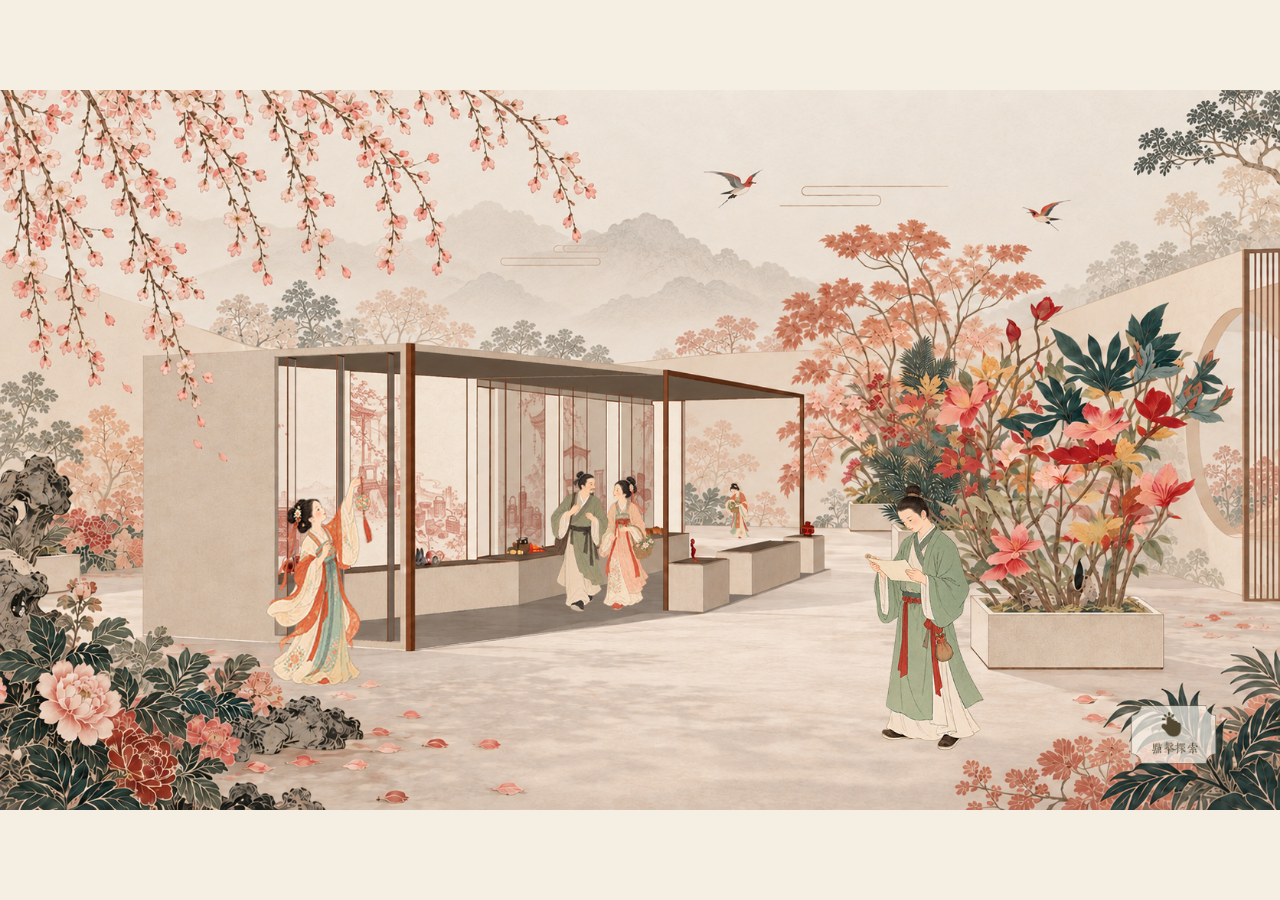
==== page2.html @ 4a3300d7 "feat(pages): 发布十里红妆互动展 - 上传三页展陈及其样式、交互脚本和图片资源，作为 GitHub Pages 的发布内容。" ====
<!doctype html>
<html lang="zh-CN">
<head>
  <meta charset="utf-8">
  <meta name="viewport" content="width=device-width, initial-scale=1">
  <title>十里红妆 · 百物成列</title>
  <link rel="icon" href="assets/images/scroll.png" type="image/png">
  <link rel="stylesheet" href="css/style.css">
  <link rel="preload" as="image" href="assets/images/page-2/catalog-gallery.jpeg" fetchpriority="low">
  <script type="module" src="js/page2.js?v=page-assets"></script>
</head>
<body>
  <main class="exhibit catalog" data-mode="cover" aria-label="十里红妆">
    <section class="catalog__scene" aria-labelledby="catalog-title">
      <img class="catalog__background" src="assets/images/page-2/catalog-cover.jpeg" width="1672" height="941"
           alt="参观者沿着庭院步入红妆展厅，廊间陈列着成列的器物。" draggable="false" fetchpriority="high">
      <button class="plaque scene__entry" type="button" id="enter-catalog">
        <img src="assets/images/ppt-explore.png" alt="点击探索">
      </button>

      <header class="scene__heading exploration-only">
        <h1 id="catalog-title" tabindex="-1">
          <img src="assets/images/page-2/ppt-catalog-heading.png" width="764" height="101"
               alt="百物成列，聚物 · 分类 · 识珍 · 解意">
        </h1>
      </header>

      <ul class="catalog__categories exploration-only" role="list">
        <li style="--category-x: 20.76%; --category-y: 31.68%">
          <div class="catalog-card">
            <h2 class="catalog-card__name">收纳之具</h2>
            <p class="catalog-card__items">红板箱、红衣柜、杠箱、百宝箱、小红箱、竹箱</p>
          </div>
        </li>
        <li style="--category-x: 30.93%; --category-y: 50.70%">
          <button class="catalog-card" type="button" id="open-dressing-tools"
                  aria-haspopup="dialog" aria-controls="catalog-atlas"
                  aria-labelledby="dressing-tools-title" aria-describedby="dressing-tools-items">
            <span class="catalog-card__name" id="dressing-tools-title">梳妆之具</span>
            <span class="catalog-card__items" id="dressing-tools-items">妆奁、镜台、梳头桶、首饰箱、首饰盒</span>
          </button>
        </li>
        <li style="--category-x: 41.33%; --category-y: 25.66%">
          <div class="catalog-card">
            <h2 class="catalog-card__name">饮食之具</h2>
            <p class="catalog-card__items">米桶、饭篮、果桶、茶壶桶、水桶、食盒、盘、碗</p>
          </div>
        </li>
        <li style="--category-x: 52.85%; --category-y: 30.38%">
          <div class="catalog-card">
            <h2 class="catalog-card__name">起居之具</h2>
            <p class="catalog-card__items">婚床、春凳、靠背椅、房前桌、红衣架</p>
          </div>
        </li>
        <li style="--category-x: 77.10%; --category-y: 25.71%">
          <div class="catalog-card">
            <h2 class="catalog-card__name">女红之具</h2>
            <p class="catalog-card__items">帖盒、红祭盘、针线篓、针线桶、荷包、香袋、绣花鞋</p>
          </div>
        </li>
      </ul>
    </section>

    <nav class="scene-nav exploration-only" aria-label="参观导航">
      <a class="plaque" href="index.html">
        <img src="assets/images/ppt-home.png" alt="首页">
      </a>
      <button class="plaque" type="button" id="catalog-explore">
        <img src="assets/images/ppt-explore.png" alt="点击探索">
      </button>
      <a class="plaque" href="page3.html">
        <img src="assets/images/ppt-continue.png" alt="继续参观">
      </a>
      <button class="plaque" type="button" id="toggle-help" aria-controls="help-panel" aria-expanded="true">
        <img src="assets/images/ppt-help-button.png" alt="帮助说明">
      </button>
    </nav>

    <aside class="help-panel exploration-only" id="help-panel" aria-label="交互提示">
      <img src="assets/images/ppt-help-panel.png" alt="">
      <ul class="help-panel__copy" role="list">
        <li>轻触分类，探索百物</li>
        <li>点击器物，品读红妆</li>
        <li>收藏红妆，共筑新家</li>
      </ul>
    </aside>
  </main>

  <dialog class="atlas catalog-atlas" id="catalog-atlas" aria-labelledby="catalog-atlas-title">
    <header class="atlas__bar">
      <h2 id="catalog-atlas-title">梳妆之具</h2>
      <button class="atlas__close" type="button" id="close-catalog" aria-label="关闭图鉴" autofocus>
        <img src="assets/images/close.png" alt="">
      </button>
    </header>
    <div class="atlas__view" id="catalog-view" role="region" aria-label="图鉴画面" tabindex="0">
      <div class="catalog-atlas__artwork">
        <div class="catalog-atlas__items" role="group" aria-label="选择器物">
          <button class="catalog-atlas__item catalog-atlas__item--case" type="button" aria-pressed="true"
                  data-image="assets/images/page-2/catalog-dressing-case.png"
                  data-description="妆奁图鉴。红色木质妆奁配有镜面和抽屉，用于盛放梳妆用品。">
            <span>妆奁</span>
          </button>
          <button class="catalog-atlas__item catalog-atlas__item--mirror" type="button" aria-pressed="false"
                  data-image="assets/images/page-2/catalog-bronze-mirror.png"
                  data-description="铜镜图鉴。圆形铜镜配有雕纹、红色流苏与镜座，置于梳妆台上照容。">
            <span>铜镜</span>
          </button>
        </div>
        <div class="catalog-atlas__picture">
          <img id="catalog-image" src="assets/images/page-2/catalog-dressing-case.png" width="1860" height="846"
               alt="妆奁图鉴。红色木质妆奁配有镜面和抽屉，用于盛放梳妆用品。">
        </div>
      </div>
    </div>
  </dialog>
</body>
</html>
---- css/style.css ----
:root {
  color-scheme: light;
  --paper: #f5eee3;
  --panel: #fff9ef;
  --ink: #524831;
  --accent: #8e382d;
  --line: #b9a78d;
  --focus: #8e382d;
  --fade: 240ms;
  font-family: "Noto Serif CJK SC", "Songti SC", "STSong", SimSun, serif;
  color: var(--ink);
  background: var(--paper);
}

*, *::before, *::after {
  box-sizing: border-box;
}

[hidden] {
  display: none !important;
}

body {
  display: grid;
  min-height: 100svh;
  margin: 0;
  place-items: center;
}

button {
  color: inherit;
  font: inherit;
  cursor: pointer;
}

button:focus-visible,
a:focus-visible,
[tabindex]:focus-visible {
  outline: 2px solid var(--focus);
  outline-offset: 3px;
}

.exhibit {
  position: relative;
  width: min(100%, calc(100svh * 16 / 9));
}

.exhibit[data-mode="cover"] .exploration-only,
.exhibit[data-mode="explore"] .scene__entry {
  display: none;
}

.scene {
  position: relative;
  overflow: clip;
  aspect-ratio: 16 / 9;
  container-type: inline-size;
}

.scene__world {
  position: absolute;
  inset: 0;
}

.scene__background {
  display: block;
  width: 100%;
  height: 100%;
  object-fit: contain;
  cursor: grab;
  user-select: none;
  touch-action: pan-y pinch-zoom;
}

.scene__panorama {
  position: absolute;
  inset: 0;
  width: 100%;
  height: 100%;
  pointer-events: none;
}

.scene.is-dragging,
.scene.is-dragging .scene__background {
  cursor: grabbing;
}

.plaque {
  display: grid;
  place-items: center;
  min-width: 44px;
  min-height: 44px;
  padding: 0;
  border: 0;
  background: transparent;
}

.plaque:is(a, :enabled):hover img {
  filter: drop-shadow(0 1px 2px rgb(61 49 34 / 35%));
}

.plaque:disabled {
  opacity: .65;
  cursor: default;
}

.plaque img,
.scene__heading img,
.help-panel img {
  display: block;
  width: 100%;
  height: auto;
}

.scene__entry {
  position: absolute;
  z-index: 1;
  right: 4.9%;
  bottom: 6.3%;
  width: max(6.9%, 5.5rem);
}

.scene__heading {
  position: absolute;
  z-index: 1;
  top: 3.2%;
  right: 3%;
  width: 26.6%;
}

.scene__heading h1 {
  margin: 0;
}

.scene-nav {
  position: absolute;
  right: 4.8%;
  bottom: 6.2%;
  display: grid;
  width: 30.9%;
  grid-template-columns: repeat(4, minmax(0, 1fr));
  column-gap: 4.1%;
}

.help-panel {
  position: absolute;
  top: 0;
  left: 0;
  width: 14.6%;
  container-type: inline-size;
}

.help-panel__copy {
  position: absolute;
  inset: 25.9% 28.6% auto 0;
  display: flex;
  flex-direction: row-reverse;
  justify-content: space-around;
  margin: 0;
  padding: 0;
  list-style: none;
  font-family: "FangSong", "STFangsong", "Songti SC", SimSun, serif;
  font-size: 9.8cqw;
  line-height: 1;
}

.help-panel__copy li {
  writing-mode: vertical-rl;
  white-space: nowrap;
}

.artifact {
  position: absolute;
  top: var(--panorama-y, var(--hotspot-y));
  left: var(--panorama-x, var(--hotspot-x));
  transform: translate(-50%, -50%);
}

.artifact.is-offscreen {
  visibility: hidden;
}

.artifact--chest {
  --hotspot-x: 65%;
  --hotspot-y: 63%;
  --hotspot-size: clamp(44px, 5vw, 76px);
}

.artifact--case {
  --hotspot-x: 33%;
  --hotspot-y: 67%;
}

.artifact:has(.hotspot[aria-expanded="true"]) {
  z-index: 1;
}

.hotspot {
  position: relative;
  display: block;
  width: var(--hotspot-size, 44px);
  height: var(--hotspot-size, 44px);
  padding: 0;
  border: 0;
  background: transparent;
}

.hotspot::before {
  position: absolute;
  top: 7px;
  right: 4px;
  width: 15px;
  height: 15px;
  border: 1px solid rgb(82 72 49 / 55%);
  border-radius: 50%;
  background: #fff;
  box-shadow: 0 0 0 3px rgb(255 255 255 / 32%);
  animation: hotspot-float 1.6s ease-in-out infinite;
  pointer-events: none;
  content: "";
}

@keyframes hotspot-float {
  50% {
    transform: translateY(-4px);
    opacity: .5;
  }
}

.hotspot::after,
.catalog-card::after {
  position: absolute;
  visibility: hidden;
  width: 38px;
  height: 38px;
  background: url("../assets/images/catalog-hand.png") center / contain no-repeat;
  pointer-events: none;
  content: "";
}

.hotspot::after {
  right: -13px;
  bottom: -8px;
}

.hotspot:focus-visible::after,
.catalog-card:focus-visible::after {
  visibility: visible;
}

@media (hover: hover) {
  .hotspot:hover::after,
  .catalog-card:hover::after {
    visibility: visible;
  }
}

.wish__open {
  display: grid;
  width: 44px;
  height: 44px;
  padding: 0;
  place-items: center;
  border: 1px solid var(--ink);
  border-radius: 50%;
  background: var(--ink);
  box-shadow: 0 2px 8px rgb(82 72 49 / 22%);
  transition: background-color var(--fade), border-color var(--fade);
}

.wish__open:hover {
  border-color: var(--accent);
  background: var(--accent);
}

.wish__open img {
  width: 24px;
  height: 24px;
  object-fit: contain;
}

.wish {
  position: absolute;
  bottom: calc(100% + .5rem);
  left: 50%;
  display: flex;
  align-items: center;
  gap: .6rem;
  width: max-content;
  padding: .55rem .6rem .55rem .8rem;
  transform: translateX(clamp(
    calc(8px - var(--panorama-x, 50cqw)),
    -50%,
    calc(100cqw - var(--panorama-x, 50cqw) - 100% - 8px)
  ));
  border: 1px solid var(--line);
  border-radius: 8px 2px;
  background: var(--panel);
  box-shadow: 0 4px 16px rgb(82 72 49 / 18%);
  animation: fade-in var(--fade) ease-out;
}

.wish h2 {
  margin: 0 0 .3rem;
  font-size: 1rem;
}

.wish h2 span {
  color: var(--accent);
  font-weight: 400;
}

.wish p {
  margin: 0;
  font-size: .82rem;
}

body:has(.atlas[open]) {
  overflow: hidden;
}

.atlas {
  width: min(calc(100% - 1.5rem), 54rem);
  max-width: none;
  max-height: calc(100dvh - 1.5rem);
  padding: 0;
  border: 1px solid var(--line);
  border-radius: 10px 3px;
  background: var(--panel);
  color: var(--ink);
  box-shadow: 0 10px 45px rgb(45 35 24 / 32%);
}

.atlas[open] {
  animation: fade-in var(--fade) ease-out;
}

.atlas::backdrop {
  background: rgb(61 49 34 / 62%);
}

.atlas__bar {
  display: flex;
  flex-wrap: wrap;
  align-items: center;
  justify-content: space-between;
  gap: .25rem .75rem;
  min-height: 3.25rem;
  padding: .25rem .55rem .25rem .9rem;
  border-bottom: 1px solid var(--line);
}

.atlas__bar h2 {
  margin: 0;
  color: var(--accent);
  font-size: 1rem;
}

.atlas__close {
  display: grid;
  width: 44px;
  min-height: 44px;
  padding: 0;
  border: 0;
  border-radius: 3px;
  background: transparent;
  place-items: center;
}

.atlas__close:hover {
  background: #eee2d2;
}

.atlas__close img {
  width: 20px;
  height: 20px;
}

.atlas__view {
  overflow: auto;
  max-height: min(72dvh, 44rem);
  background: #ede0cc;
}

.atlas__view:focus-visible {
  outline-offset: -3px;
}

.atlas__view img {
  display: block;
  width: auto;
  height: auto;
  max-width: 100%;
  max-height: min(72dvh, 44rem);
  margin-inline: auto;
}

@keyframes fade-in {
  from { opacity: 0; }
}

@media (max-width: 820px) {
  body {
    place-items: start center;
  }

  .exhibit {
    width: 100%;
    margin-block: clamp(1rem, 12svh, 5rem) 1rem;
  }

  .scene-nav {
    position: static;
    grid-template-columns: repeat(4, minmax(0, 5.75rem));
    justify-content: center;
    gap: .6rem;
    width: auto;
    padding: .75rem .75rem 0;
  }

  .help-panel {
    position: relative;
    inset: auto;
    width: 10rem;
    max-width: calc(100% - 1.5rem);
    margin: .75rem auto 0;
  }
}

@media (max-width: 480px) {
  .scene__entry {
    right: 50%;
    bottom: .65rem;
    transform: translateX(50%);
  }

  .scene__heading {
    width: 58%;
  }
}

@media (prefers-reduced-motion: reduce) {
  :root {
    --fade: 0ms;
  }

  .hotspot::before {
    animation: none;
  }
}

.catalog__scene {
  position: relative;
  container-type: inline-size;
}

.catalog__background {
  display: block;
  width: 100%;
  height: auto;
  aspect-ratio: 16 / 9;
}

.catalog .scene__heading {
  top: 2.52%;
  right: 1.52%;
}

.catalog__categories {
  margin: 0;
  padding: 0;
  list-style: none;
}

.catalog__categories > li {
  position: absolute;
  top: var(--category-y);
  left: var(--category-x);
  width: 6.81%;
  height: 27.29%;
}

@media (prefers-reduced-motion: no-preference) {
  .catalog__categories > li {
    animation: catalog-card-enter 720ms ease-out var(--category-delay, 0ms) backwards;
  }

  .catalog__categories > :nth-child(2) { --category-delay: 220ms; }
  .catalog__categories > :nth-child(3) { --category-delay: 440ms; }
  .catalog__categories > :nth-child(4) { --category-delay: 660ms; }
  .catalog__categories > :nth-child(5) { --category-delay: 880ms; }
}

@keyframes catalog-card-enter {
  from {
    visibility: hidden;
    opacity: 0;
    transform: scale(.65);
  }

  to {
    visibility: visible;
    opacity: 1;
    transform: none;
  }
}

.catalog-card {
  position: relative;
  display: block;
  width: 100%;
  height: 100%;
  min-width: 44px;
  min-height: 44px;
  padding: 0;
  border: 0;
  background: transparent;
  color: var(--ink);
  text-align: start;
  cursor: pointer;
}

.catalog-card::before {
  position: absolute;
  inset: 0 0 auto;
  height: 10.9%;
  border: 1px solid var(--line);
  background:
    radial-gradient(circle at 10% 50%, transparent 1px, var(--ink) 1.5px, transparent 2.2px),
    linear-gradient(225deg, #837260 0 7%, rgb(255 253 247 / 90%) 7%);
  clip-path: polygon(0 0, 88% 0, 100% 50%, 100% 100%, 0 100%);
  content: "";
}

.catalog-card__name,
.catalog-card__items {
  position: absolute;
  top: 10.9%;
  display: block;
  margin: 0;
  writing-mode: vertical-rl;
}

.catalog-card__name {
  right: 0;
  display: grid;
  place-items: center;
  width: 31.4%;
  height: 43.5%;
  border: 1px solid #837260;
  background: var(--ink);
  color: var(--panel);
  font-size: max(11px, 1.23cqw);
  font-weight: 400;
  line-height: 1;
}

.catalog-card__items {
  left: 0;
  width: 68.6%;
  height: 89.1%;
  padding: .45cqw .26cqw;
  border: 1px solid var(--line);
  background: rgb(255 253 247 / 90%);
  font-family: "FangSong", "STFangsong", "Songti SC", SimSun, serif;
  font-size: max(9px, 1.03cqw);
  line-height: 1.2;
}

.catalog-card::after {
  z-index: 1;
  right: -.45rem;
  bottom: .35rem;
}

.catalog .scene-nav {
  right: auto;
  bottom: 6.45%;
  left: 5.33%;
}

.procession .catalog-card {
  cursor: default;
}

.procession .catalog-card::after {
  content: none;
}

.procession__bridge {
  position: absolute;
  z-index: 1;
  /* 以 16:9 底图为基准，说明牌移到画面下方时也能对准桥。 */
  top: 33.75cqw;
  left: 62.9%;
  width: clamp(44px, 4.1cqw, 64px);
  height: auto;
  padding: 0;
  border: 0;
  border-radius: 6px;
  background: transparent;
  translate: -50% -50%;
}

.procession__bridge img {
  display: block;
  width: 100%;
  height: auto;
  filter: drop-shadow(0 2px 4px rgb(61 49 34 / 65%));
}

.procession__bridge:is(:hover, :focus-visible) img {
  filter: drop-shadow(0 2px 6px var(--accent));
}

@media (prefers-reduced-motion: no-preference) {
  .procession__bridge img {
    animation: bridge-hand-nudge 900ms ease-in-out 2;
  }
}

@keyframes bridge-hand-nudge {
  50% { transform: translateY(-5px); }
}

.journey-dialog {
  width: min(calc(100% - 1.5rem), max(67.4vw, 740px), 120svh);
  padding: 0 min(2.4vw, 2.25rem) min(2.4vw, 2.25rem);
  overflow: auto;
  overscroll-behavior: contain;
  border-color: var(--ink);
  border-radius: 0;
  background: rgb(255 253 247 / 85%);
  clip-path: polygon(20px 0, 100% 0, 100% 100%, 0 100%, 0 20px);
}

.journey-dialog::backdrop {
  background: rgb(104 95 74 / 40%);
}

.journey__close {
  position: sticky;
  z-index: 2;
  top: 0;
  margin-left: auto;
  background: var(--panel);
}

.journey__step {
  position: relative;
  container-type: inline-size;
  border: 1px solid var(--line);
  background: #f8efe2;
}

.journey__heading,
.journey__selection-heading p {
  position: absolute;
  width: 1px;
  height: 1px;
  margin: 0;
  overflow: hidden;
  clip-path: inset(50%);
  white-space: nowrap;
}

.journey__art,
.journey__route img,
.journey__action img {
  display: block;
  width: 100%;
  height: auto;
}

.journey__routes {
  position: absolute;
  inset: 40.78% 12.32% 7.09% 12.16%;
  display: grid;
  grid-template-columns: repeat(3, minmax(0, 1fr));
  gap: 4.7%;
}

.journey__route,
.journey__action {
  display: grid;
  min-width: 0;
  min-height: 44px;
  padding: 0;
  border: 0;
  border-radius: 6px;
  background: transparent;
  place-items: center;
}

.journey__route img {
  display: none;
}

.journey__route:is(:hover, :focus-visible) {
  box-shadow: inset 0 0 0 2px var(--accent);
}

.journey__route:active {
  background: rgb(142 56 45 / 12%);
}

.journey__selection {
  aspect-ratio: 1859 / 846;
  background: url("../assets/images/page-3/selection.webp") center / 100% 100% no-repeat;
}

.journey__groups {
  position: absolute;
  inset: 25% 10.9% 14.4%;
  display: grid;
  grid-template-rows: repeat(2, minmax(0, 1fr));
  gap: 1.3cqw;
}

.journey__group {
  display: grid;
  grid-template-rows: auto minmax(0, 1fr) 1em;
  gap: .35cqw;
  min-width: 0;
  padding: .3cqw 1.3cqw;
  border: 1px solid #d4b79a;
  border-radius: 12px;
  background: #fcf3e6;
  font-size: clamp(11px, 1.25cqw, 18px);
}

.journey__group-heading {
  display: flex;
  align-items: center;
  justify-content: space-between;
  gap: .5em;
}

.journey__group-heading h3 {
  margin: 0;
  padding: .15em .8em;
  border-radius: 8px;
  background: var(--accent);
  color: #fff9ed;
  font-size: 1.1em;
}

.journey__count {
  flex: none;
  padding: .1em .6em;
  border: 1px solid #d4b79a;
  border-radius: 8px;
  color: var(--accent);
}

.journey__options {
  display: grid;
  grid-template-columns: repeat(8, minmax(0, 1fr));
  gap: .6cqw;
}

.journey__option {
  position: relative;
  display: grid;
  grid-template-rows: minmax(0, 1fr) auto;
  justify-items: center;
  min-width: 0;
  min-height: 44px;
  padding: .25em .2em .12em;
  border: 1px solid #d4b79a;
  border-radius: 7px;
  background: #fff8ed;
  color: #524831;
  line-height: 1.25;
}

.journey__option img {
  display: block;
  width: 100%;
  height: 100%;
  min-height: 0;
  object-fit: contain;
  mix-blend-mode: multiply;
}

.journey__option::after {
  position: absolute;
  top: .25em;
  right: .28em;
  display: grid;
  width: 1.2em;
  aspect-ratio: 1;
  border: 1px solid var(--accent);
  border-radius: 50%;
  background: #fff8ed;
  place-items: center;
  content: "";
}

.journey__option:hover,
.journey__option[aria-pressed="true"] {
  border-color: var(--accent);
  background: #fff0d7;
}

.journey__option[aria-pressed="true"]::after {
  background: var(--accent);
  color: white;
  content: "✓";
}

.journey__message {
  margin: 0;
  color: var(--accent);
  line-height: 1;
}

.journey__action {
  position: absolute;
  translate: -50% -50%;
}

.journey__join {
  top: 91.79%;
  left: 50%;
  width: 25.61%;
}

.journey__start {
  top: 83.22%;
  left: 50.54%;
  width: max(33.44%, min(12.4rem, 75%));
}

.journey__action:disabled {
  cursor: default;
  filter: grayscale(.8);
}

.journey__action:enabled:is(:hover, :focus-visible) {
  filter: brightness(1.08);
}

.journey__action:enabled:active {
  filter: brightness(.82);
}

@media (max-width: 820px), (max-height: 630px) {
  .journey-dialog {
    width: min(calc(100% - 1.5rem), 48rem);
    padding: 0 .65rem .65rem;
  }

  .journey__selection {
    aspect-ratio: auto;
    padding: .75rem;
    background: #f8efe2;
  }

  .journey__selection-heading {
    margin-bottom: .75rem;
    text-align: center;
  }

  .journey__selection-heading :is(h2, p) {
    position: static;
    width: auto;
    height: auto;
    clip-path: none;
    white-space: normal;
  }

  .journey__selection-heading h2 {
    color: var(--accent);
  }

  .journey__selection-heading p {
    margin-top: .25rem;
    font-size: .875rem;
  }

  .journey__groups {
    position: static;
    grid-template-rows: auto;
    gap: .65rem;
  }

  .journey__group {
    grid-template-rows: auto auto 1em;
    gap: .5rem;
    padding: .5rem;
    font-size: .875rem;
  }

  .journey__options {
    grid-template-columns: repeat(4, minmax(0, 1fr));
    gap: .36rem;
  }

  .journey__option {
    min-height: 4.75rem;
    grid-template-rows: minmax(0, 4rem) auto;
  }

  .journey__join {
    position: static;
    width: min(100%, 15rem);
    margin: .75rem auto 0;
    translate: none;
  }
}

@media (max-width: 520px) {
  .journey__departure .journey__art {
    aspect-ratio: 1859 / 345;
    object-fit: cover;
    object-position: top;
  }

  .journey__routes {
    position: static;
    gap: .25rem;
    padding: .25rem;
  }

  .journey__route img {
    display: block;
  }
}

@media (min-width: 821px) {
  .procession .catalog-card__items {
    font-size: 1cqw;
  }
}

.catalog-atlas {
  width: min(calc(100% - 1.5rem), 67.45vw, 120svh);
}

.catalog-atlas::backdrop {
  background: rgb(104 95 74 / 40%);
}

.catalog-atlas__artwork {
  position: relative;
}

.catalog-atlas__picture img {
  width: 100%;
  max-height: none;
}

.catalog-atlas__item {
  min-width: 44px;
  min-height: 44px;
  border-radius: 4px;
}

@media (width > 820px) {
  .catalog-atlas__item {
    position: absolute;
    left: 23.25%;
    width: 11.55%;
    padding: 0;
    border: 0;
    background: transparent;
  }

  .catalog-atlas__item--case {
    top: 27.35%;
    height: 28.5%;
  }

  .catalog-atlas__item--mirror {
    top: 57.4%;
    height: 31%;
  }

  .catalog-atlas__item:hover {
    box-shadow: inset 0 0 0 2px var(--accent);
  }

  .catalog-atlas__item span {
    position: absolute;
    width: 1px;
    height: 1px;
    overflow: hidden;
    clip-path: inset(50%);
    white-space: nowrap;
  }
}

@media (max-width: 820px) {
  .catalog[data-mode="explore"],
  .procession[data-mode="explore"] {
    margin-top: 1rem;
  }

  .catalog__scene .scene__heading {
    top: .65rem;
    right: .65rem;
    width: min(58%, 15rem);
  }

  .catalog__categories {
    display: grid;
    grid-template-columns: repeat(3, minmax(0, 1fr));
    gap: .5rem;
    padding: .65rem .65rem 0;
  }

  .procession .catalog__categories {
    grid-template-columns: repeat(2, minmax(0, 1fr));
  }

  .catalog__categories > li {
    position: static;
    width: auto;
    height: auto;
  }

  .catalog-card {
    display: flex;
    flex-direction: column;
    border: 1px solid var(--line);
    border-radius: 4px 2px;
    background: var(--panel);
  }

  .catalog-card::before {
    content: none;
  }

  .catalog-card::after {
    right: .2rem;
    bottom: .2rem;
  }

  .catalog-card__name,
  .catalog-card__items {
    position: static;
    width: auto;
    height: auto;
    border: 0;
    writing-mode: horizontal-tb;
  }

  .catalog-card__name {
    display: block;
    padding: .38rem .3rem;
    font-size: .875rem;
    text-align: center;
  }

  .catalog-card__items {
    padding: .38rem .35rem;
    background: transparent;
    font-size: .78rem;
    line-height: 1.4;
  }

  .catalog-atlas {
    width: min(calc(100% - 1.5rem), 38rem);
  }

  .catalog-atlas .atlas__view {
    container-type: inline-size;
  }

  .catalog-atlas__items {
    position: sticky;
    z-index: 1;
    top: 0;
    left: 0;
    display: flex;
    gap: .45rem;
    width: 100cqw;
    padding: .45rem .55rem;
    background: var(--panel);
  }

  .catalog-atlas__item {
    padding: 0 .9rem;
    border: 1px solid var(--line);
    background: var(--panel);
  }

  .catalog-atlas__item[aria-pressed="true"] {
    border-color: var(--accent);
    background: var(--accent);
    color: var(--panel);
  }

  .catalog-atlas__picture {
    overflow: hidden;
  }

  .catalog-atlas__picture img {
    /* 窄屏优先展示原稿右侧详情栏。 */
    width: 242%;
    max-width: none;
    margin-left: -142%;
  }
}

@media (max-width: 480px) {
  .procession .scene__entry {
    right: 4.9%;
    bottom: 6.3%;
    transform: none;
  }

  .procession .catalog__categories {
    grid-template-columns: minmax(0, 1fr);
  }
}
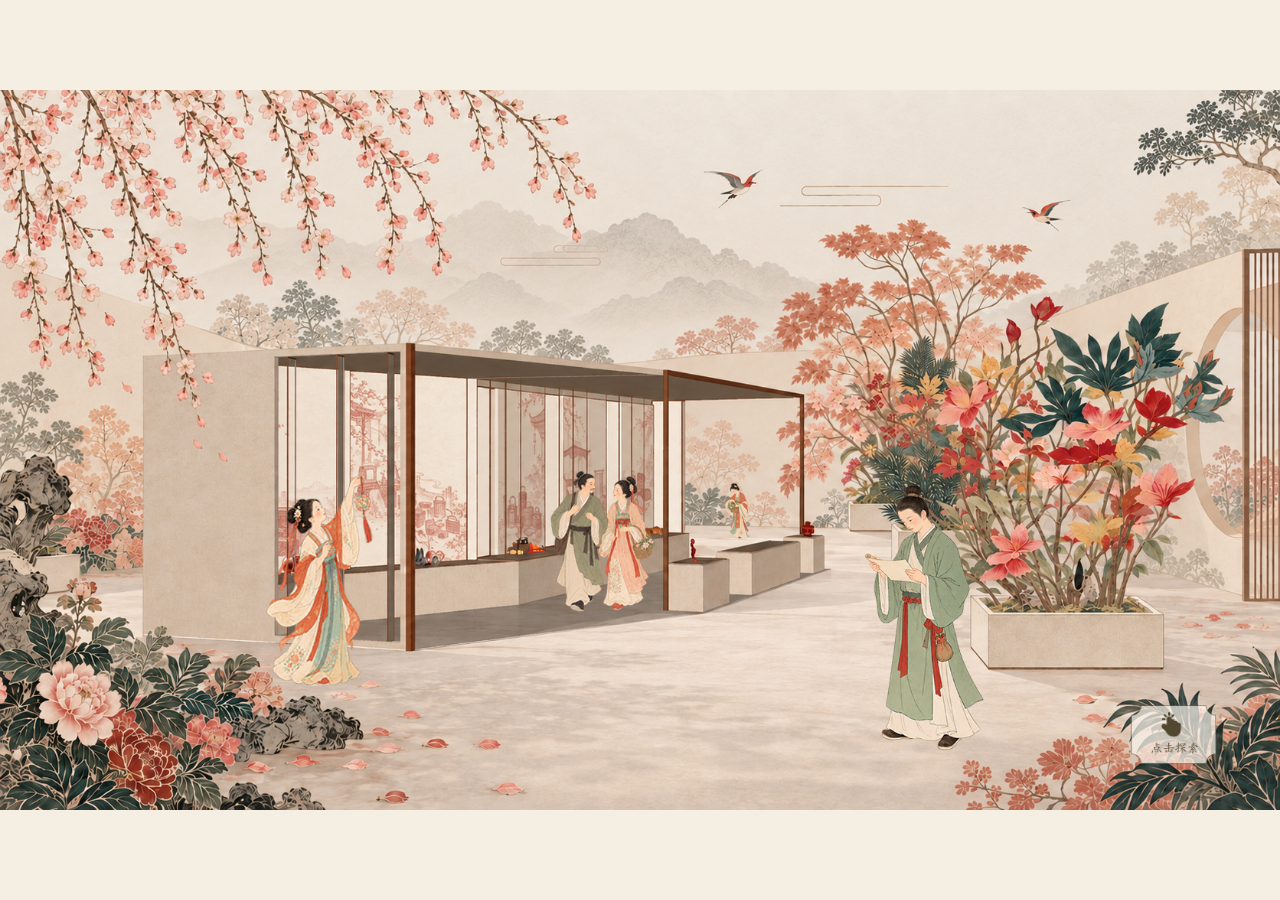
==== commit e60bf4f1: "fix(pages): 更新探索入场交互与导航按钮字形 - 同步第二至第五页的分类说明牌显示及入场焦点时机，接入共用探索按钮模块。  - 更新首页、继续参观、点击探索和帮助按钮的图片资源。" ====
--- a/page2.html
+++ b/page2.html
@@ -5,27 +5,30 @@
   <meta name="viewport" content="width=device-width, initial-scale=1">
   <title>十里红妆 · 百物成列</title>
   <link rel="icon" href="assets/images/scroll.png" type="image/png">
-  <link rel="stylesheet" href="css/style.css">
+  <link rel="stylesheet" href="css/style.css?v=exhibit-drag">
   <link rel="preload" as="image" href="assets/images/page-2/catalog-gallery.jpeg" fetchpriority="low">
-  <script type="module" src="js/page2.js?v=page-assets"></script>
+  <script type="module" src="js/page2.js?v=explore-reveal"></script>
 </head>
 <body>
   <main class="exhibit catalog" data-mode="cover" aria-label="十里红妆">
     <section class="catalog__scene" aria-labelledby="catalog-title">
-      <img class="catalog__background" src="assets/images/page-2/catalog-cover.jpeg" width="1672" height="941"
-           alt="参观者沿着庭院步入红妆展厅，廊间陈列着成列的器物。" draggable="false" fetchpriority="high">
+      <div class="catalog__backdrop">
+        <img class="catalog__background" src="assets/images/page-2/catalog-cover.jpeg" width="1672" height="941"
+             alt="参观者沿着庭院步入红妆展厅，廊间陈列着成列的器物。" draggable="false" fetchpriority="high">
+        <canvas class="scene__panorama" aria-hidden="true" hidden></canvas>
+      </div>
       <button class="plaque scene__entry" type="button" id="enter-catalog">
         <img src="assets/images/ppt-explore.png" alt="点击探索">
       </button>
 
       <header class="scene__heading exploration-only">
         <h1 id="catalog-title" tabindex="-1">
-          <img src="assets/images/page-2/ppt-catalog-heading.png" width="764" height="101"
+          <img src="assets/images/page-2/ppt-catalog-heading.png?v=ppt-slide5" width="759" height="96"
                alt="百物成列，聚物 · 分类 · 识珍 · 解意">
         </h1>
       </header>
 
-      <ul class="catalog__categories exploration-only" role="list">
+      <ul class="catalog__categories exploration-only" id="catalog-categories" role="list" hidden>
         <li style="--category-x: 20.76%; --category-y: 31.68%">
           <div class="catalog-card">
             <h2 class="catalog-card__name">收纳之具</h2>
@@ -65,7 +68,7 @@
       <a class="plaque" href="index.html">
         <img src="assets/images/ppt-home.png" alt="首页">
       </a>
-      <button class="plaque" type="button" id="catalog-explore">
+      <button class="plaque" type="button" id="catalog-explore" aria-controls="catalog-categories" aria-expanded="false">
         <img src="assets/images/ppt-explore.png" alt="点击探索">
       </button>
       <a class="plaque" href="page3.html">
@@ -93,25 +96,33 @@
         <img src="assets/images/close.png" alt="">
       </button>
     </header>
-    <div class="atlas__view" id="catalog-view" role="region" aria-label="图鉴画面" tabindex="0">
-      <div class="catalog-atlas__artwork">
-        <div class="catalog-atlas__items" role="group" aria-label="选择器物">
-          <button class="catalog-atlas__item catalog-atlas__item--case" type="button" aria-pressed="true"
-                  data-image="assets/images/page-2/catalog-dressing-case.png"
-                  data-description="妆奁图鉴。红色木质妆奁配有镜面和抽屉，用于盛放梳妆用品。">
-            <span>妆奁</span>
-          </button>
-          <button class="catalog-atlas__item catalog-atlas__item--mirror" type="button" aria-pressed="false"
-                  data-image="assets/images/page-2/catalog-bronze-mirror.png"
-                  data-description="铜镜图鉴。圆形铜镜配有雕纹、红色流苏与镜座，置于梳妆台上照容。">
-            <span>铜镜</span>
-          </button>
-        </div>
-        <div class="catalog-atlas__picture">
-          <img id="catalog-image" src="assets/images/page-2/catalog-dressing-case.png" width="1860" height="846"
-               alt="妆奁图鉴。红色木质妆奁配有镜面和抽屉，用于盛放梳妆用品。">
-        </div>
+    <div class="catalog-atlas__stage">
+      <div class="catalog-atlas__cards" id="catalog-cards" role="group" aria-label="梳妆器物信息卡">
+        <button class="catalog-atlas__card" type="button" aria-pressed="false">
+          <img src="assets/images/page-2/dressing-case-card.webp" alt="妆奁" width="1086" height="1448"
+               style="--card-art-frame: scale(1.3643, 1.1156) translate(-13.17%, -5.04%)" draggable="false">
+        </button>
+        <button class="catalog-atlas__card" type="button" aria-pressed="false">
+          <img src="assets/images/page-2/mirror-stand-card.webp" alt="镜台" width="1087" height="1447"
+               style="--card-art-frame: scale(1.3081, 1.0807) translate(-11.78%, -3.73%)" draggable="false">
+        </button>
+        <button class="catalog-atlas__card" type="button" aria-pressed="true">
+          <img src="assets/images/page-2/hairdressing-bucket-card.webp" alt="梳头桶" width="1086" height="1448"
+               style="--card-art-frame: scale(1.3977, 1.1286) translate(-12.62%, -5.66%)" draggable="false">
+        </button>
+        <button class="catalog-atlas__card" type="button" aria-pressed="false">
+          <img src="assets/images/page-2/jewelry-chest-card.webp" alt="首饰箱" width="1086" height="1448"
+               style="--card-art-frame: scale(1.3441, 1.0887) translate(-12.80%, -3.66%)" draggable="false">
+        </button>
+        <button class="catalog-atlas__card" type="button" aria-pressed="false">
+          <img src="assets/images/page-2/jewelry-box-card.webp" alt="首饰盒" width="1086" height="1448"
+               style="--card-art-frame: scale(1.3069, 1.0855) translate(-11.79%, -4.14%)" draggable="false">
+        </button>
       </div>
+      <button class="catalog-atlas__arrow catalog-atlas__arrow--previous" type="button" data-step="-1"
+              aria-label="向左查看一张卡片" aria-controls="catalog-cards"></button>
+      <button class="catalog-atlas__arrow catalog-atlas__arrow--next" type="button" data-step="1"
+              aria-label="向右查看一张卡片" aria-controls="catalog-cards"></button>
     </div>
   </dialog>
 </body>
--- a/css/style.css
+++ b/css/style.css
@@ -67,9 +67,13 @@
   width: 100%;
   height: 100%;
   object-fit: contain;
+  user-select: none;
+}
+
+.exhibit[data-mode="explore"] :is(.scene__background, .catalog__background) {
   cursor: grab;
+  touch-action: pan-y pinch-zoom;
   user-select: none;
-  touch-action: pan-y pinch-zoom;
 }
 
 .scene__panorama {
@@ -80,8 +84,7 @@
   pointer-events: none;
 }
 
-.scene.is-dragging,
-.scene.is-dragging .scene__background {
+.exhibit[data-mode="explore"] :is(.scene__background, .catalog__background).is-dragging {
   cursor: grabbing;
 }
 
@@ -130,6 +133,12 @@
 
 .scene__heading h1 {
   margin: 0;
+}
+
+.scene > .scene__heading {
+  top: 3.416667%;
+  right: 3.104167%;
+  width: 26.348958%;
 }
 
 .scene-nav {
@@ -454,6 +463,10 @@
   container-type: inline-size;
 }
 
+.catalog__backdrop {
+  position: relative;
+}
+
 .catalog__background {
   display: block;
   width: 100%;
@@ -461,9 +474,13 @@
   aspect-ratio: 16 / 9;
 }
 
+.catalog__scene > .scene__heading {
+  width: 26.348958%;
+}
+
 .catalog .scene__heading {
-  top: 2.52%;
-  right: 1.52%;
+  top: 1.416667cqw;
+  right: 1.520833%;
 }
 
 .catalog__categories {
@@ -567,6 +584,11 @@
   line-height: 1.2;
 }
 
+.catalog .catalog-card__items {
+  font-size: 1.24cqw;
+  line-height: 1.05;
+}
+
 .catalog-card::after {
   z-index: 1;
   right: -.45rem;
@@ -579,26 +601,34 @@
   left: 5.33%;
 }
 
-.procession .catalog-card {
+:is(.procession, .homemaking, .wishes) div.catalog-card {
   cursor: default;
 }
 
-.procession .catalog-card::after {
+:is(.procession, .homemaking, .wishes) .catalog-card::after {
   content: none;
 }
 
 .procession__bridge {
-  position: absolute;
-  z-index: 1;
   /* 以 16:9 底图为基准，说明牌移到画面下方时也能对准桥。 */
   top: 33.75cqw;
   left: 62.9%;
-  width: clamp(44px, 4.1cqw, 64px);
-  height: auto;
   padding: 0;
   border: 0;
   border-radius: 6px;
   background: transparent;
+}
+
+.catalog-card__hand {
+  top: 100%;
+  left: 100%;
+}
+
+:is(.procession__bridge, .catalog-card__hand) {
+  position: absolute;
+  z-index: 1;
+  width: clamp(44px, 4.1cqw, 64px);
+  height: auto;
   translate: -50% -50%;
 }
 
@@ -606,15 +636,19 @@
   display: block;
   width: 100%;
   height: auto;
+}
+
+:is(.procession__bridge img, .catalog-card__hand) {
   filter: drop-shadow(0 2px 4px rgb(61 49 34 / 65%));
 }
 
-.procession__bridge:is(:hover, :focus-visible) img {
+.procession__bridge:is(:hover, :focus-visible) img,
+.catalog-card:is(:hover, :focus-visible) .catalog-card__hand {
   filter: drop-shadow(0 2px 6px var(--accent));
 }
 
 @media (prefers-reduced-motion: no-preference) {
-  .procession__bridge img {
+  :is(.procession__bridge img, .catalog-card__hand) {
     animation: bridge-hand-nudge 900ms ease-in-out 2;
   }
 }
@@ -624,8 +658,9 @@
 }
 
 .journey-dialog {
+  --journey-padding: min(2.4vw, 2.25rem);
   width: min(calc(100% - 1.5rem), max(67.4vw, 740px), 120svh);
-  padding: 0 min(2.4vw, 2.25rem) min(2.4vw, 2.25rem);
+  padding: 0 var(--journey-padding) var(--journey-padding);
   overflow: auto;
   overscroll-behavior: contain;
   border-color: var(--ink);
@@ -638,12 +673,268 @@
   background: rgb(104 95 74 / 40%);
 }
 
-.journey__close {
+.journey__toolbar {
   position: sticky;
   z-index: 2;
   top: 0;
-  margin-left: auto;
+  display: flex;
+  justify-content: flex-end;
+  margin-inline: calc(0px - var(--journey-padding));
+}
+
+.journey__close {
   background: var(--panel);
+}
+
+.procession .scene__heading {
+  top: 1.921875cqw;
+  right: 3.104167%;
+}
+
+.homemaking .scene__heading {
+  top: 2.307292cqw;
+  right: auto;
+  left: 3.213542%;
+}
+
+.homemaking .help-panel__copy {
+  inset: 23.1% auto auto 30.8%;
+  flex-direction: row;
+  justify-content: flex-start;
+  gap: 10.4cqw;
+}
+
+.wishes .scene__heading {
+  top: 2.307292cqw;
+  right: 3.479167%;
+}
+
+@media (min-width: 821px) {
+  .homemaking .help-panel {
+    right: 0;
+    left: auto;
+  }
+
+  .wishes .scene-nav {
+    right: auto;
+    left: 5.33%;
+  }
+}
+
+.homemaking-dialog {
+  width: min(calc(100% - 1.5rem), 92vw, 164svh);
+}
+
+.placement {
+  position: relative;
+  container-type: inline-size;
+  background: #f8efe5 url("../assets/images/page-4/placement-paper.webp");
+  color: #623b25;
+}
+
+.placement__heading,
+.placement__scene > img,
+.placement__palette-heading {
+  display: block;
+  width: 100%;
+  height: auto;
+}
+
+.placement__body {
+  display: grid;
+  grid-template-columns: 1205fr 654fr;
+  align-items: stretch;
+}
+
+.placement__scene {
+  position: relative;
+  min-width: 0;
+}
+
+.placement__stage {
+  position: absolute;
+  inset: .42% .58% 6.18% 25.81%;
+  overflow: hidden;
+  border-radius: 14px;
+}
+
+.placement__stage.is-drop-target {
+  outline: 2px dashed #a9402b;
+  outline-offset: -4px;
+  background: rgb(255 249 239 / 12%);
+}
+
+.placement__palette {
+  display: flex;
+  flex-direction: column;
+  gap: .8cqw;
+  min-width: 0;
+  margin: .25% 6% 6.18% .5%;
+  padding: 2.5%;
+  border: 1px solid #d6ad99;
+  border-radius: 16px;
+}
+
+.placement__categories {
+  display: grid;
+  grid-template-columns: repeat(4, minmax(0, 1fr));
+  gap: .35cqw;
+  min-width: 0;
+  margin: 0;
+  padding: 0;
+  border: 0;
+}
+
+.placement__categories label {
+  position: relative;
+  min-width: 0;
+  cursor: pointer;
+}
+
+.placement__categories input {
+  position: absolute;
+  z-index: 1;
+  inset: 0;
+  width: 100%;
+  height: 100%;
+  margin: 0;
+  opacity: 0;
+  cursor: pointer;
+}
+
+.placement__categories span {
+  display: flex;
+  align-items: center;
+  justify-content: center;
+  gap: .3cqw;
+  min-height: 44px;
+  border: 1px solid #d9b29d;
+  border-radius: 5px;
+  font-size: clamp(12px, 1.2cqw, 20px);
+  white-space: nowrap;
+}
+
+.placement__categories img {
+  width: clamp(14px, 1.5cqw, 28px);
+  height: 22px;
+  object-fit: contain;
+}
+
+.placement__categories input:checked + span {
+  border-color: #a9402b;
+  background: #ac4a32;
+  color: #fff9ef;
+}
+
+.placement__categories input:checked + span img {
+  filter: brightness(0) invert(1);
+}
+
+.placement__categories input:focus-visible + span {
+  outline: 2px solid var(--focus);
+  outline-offset: 2px;
+}
+
+.placement__content {
+  display: flex;
+  flex: 1;
+  flex-direction: column;
+  gap: .7cqw;
+  min-height: 0;
+  padding: 1.2cqw .65cqw;
+  border: 1px solid #d9b29d;
+  border-radius: 12px;
+}
+
+.placement__subtitle {
+  margin: 0;
+  color: #a9402b;
+  font-size: clamp(14px, 1.4cqw, 24px);
+  font-weight: 400;
+  text-align: center;
+}
+
+.placement__items {
+  display: grid;
+  flex: 1;
+  grid-template-columns: 44fr 32fr 24fr;
+  grid-template-rows: minmax(0, 1fr);
+  align-items: end;
+  min-height: 0;
+}
+
+.placement__furniture {
+  display: flex;
+  flex-direction: column;
+  align-items: center;
+  justify-content: flex-end;
+  gap: .5em;
+  min-width: 0;
+  min-height: 44px;
+  height: 100%;
+  padding: .25cqw;
+  border: 0;
+  border-radius: 4px;
+  background: transparent;
+  font-size: clamp(11px, 1.075cqw, 20px);
+  white-space: nowrap;
+  cursor: grab;
+}
+
+.placement__furniture img {
+  display: block;
+  min-height: 0;
+  max-width: 100%;
+  height: auto;
+  max-height: 18cqw;
+  object-fit: contain;
+}
+
+.placement__furniture:hover {
+  background: rgb(255 249 239 / 55%);
+}
+
+.placement__hint {
+  margin: 0;
+  font-size: clamp(11px, .85cqw, 14px);
+  line-height: 1.5;
+  text-align: center;
+}
+
+.placement__placed {
+  position: absolute;
+  width: var(--furniture-width);
+  padding: 0;
+  border: 0;
+  border-radius: 4px;
+  background: transparent;
+  cursor: grab;
+  translate: -50% -50%;
+}
+
+.placement__placed img {
+  display: block;
+  width: 100%;
+  height: auto;
+}
+
+.placement__furniture,
+.placement__placed {
+  touch-action: none;
+  user-select: none;
+}
+
+.placement .is-drag-source {
+  opacity: .4;
+}
+
+.placement__drag {
+  position: absolute;
+  z-index: 3;
+  height: auto;
+  pointer-events: none;
+  translate: -50% -50%;
+  filter: drop-shadow(0 3px 5px rgb(82 43 24 / 25%));
 }
 
 .journey__step {
@@ -847,8 +1138,8 @@
 
 @media (max-width: 820px), (max-height: 630px) {
   .journey-dialog {
+    --journey-padding: .65rem;
     width: min(calc(100% - 1.5rem), 48rem);
-    padding: 0 .65rem .65rem;
   }
 
   .journey__selection {
@@ -935,72 +1226,192 @@
 }
 
 .catalog-atlas {
-  width: min(calc(100% - 1.5rem), 67.45vw, 120svh);
+  width: min(calc(100% - 1.5rem), max(80vw, 46rem), 145svh, 80rem);
 }
 
 .catalog-atlas::backdrop {
   background: rgb(104 95 74 / 40%);
 }
 
-.catalog-atlas__artwork {
+.catalog-atlas__stage {
+  --carousel-center: 57%;
+  /* iPad 上收拢外侧卡位，为右箭头保留 44px 点击区。 */
+  --carousel-outer-step: min(32.5cqw, calc(36.9cqw - 44px));
+  --carousel-step: min(17.9cqw, calc(var(--carousel-outer-step) - 13.35cqw));
   position: relative;
-}
-
-.catalog-atlas__picture img {
+  container-type: inline-size;
+  aspect-ratio: 1860 / 846;
+  overflow: clip;
+  background: var(--panel) url("../assets/images/page-2/dressing-tools.webp") center / 100% 100% no-repeat;
+}
+
+.catalog-atlas__stage::before {
+  /* 保留参考图外围插画，用可操作的信息卡覆盖原图卡片区。 */
+  position: absolute;
+  inset: 14% 10% 12% 17.5%;
+  border-radius: 8%;
+  background: linear-gradient(#f4eade, #efe2d6);
+  box-shadow: 0 0 2cqw 1.3cqw #f2e7db;
+  content: "";
+}
+
+.catalog-atlas__cards {
+  position: absolute;
+  inset: 0;
+  isolation: isolate;
+  clip-path: inset(0 4.5% 0 14.8%);
+  touch-action: pan-y pinch-zoom;
+  user-select: none;
+}
+
+.catalog-atlas__card {
+  position: absolute;
+  top: 50%;
+  left: var(--carousel-center);
+  width: 17.1cqw;
+  min-width: 44px;
+  aspect-ratio: 810 / 1320;
+  overflow: clip;
+  padding: 0;
+  border: 0;
+  border-radius: 8%;
+  background: transparent;
+  translate: calc(-50% + var(--card-position, 0px)) -50%;
+  scale: var(--card-scale, 1.08);
+  transform: perspective(58cqw) rotateY(var(--card-angle, 0deg));
+  transition: translate var(--fade) ease-out, scale var(--fade) ease-out, transform var(--fade) ease-out;
+  cursor: grab;
+}
+
+.catalog-atlas__card:is([data-slot="-1"], [data-slot="1"]) {
+  --card-scale: .86;
+}
+
+.catalog-atlas__card:is([data-slot="-2"], [data-slot="2"]) {
+  --card-scale: .70;
+}
+
+.catalog-atlas__card[data-slot="-2"] {
+  --card-position: calc(-1 * var(--carousel-outer-step));
+  --card-angle: -28deg;
+}
+
+.catalog-atlas__card[data-slot="-1"] {
+  --card-position: calc(-1 * var(--carousel-step));
+  --card-angle: -17deg;
+}
+
+.catalog-atlas__card[data-slot="1"] {
+  --card-position: var(--carousel-step);
+  --card-angle: 17deg;
+}
+
+.catalog-atlas__card[data-slot="2"] {
+  --card-position: var(--carousel-outer-step);
+  --card-angle: 28deg;
+}
+
+.catalog-atlas__card[data-slot^="-"] {
+  --card-entry: -5cqw;
+}
+
+.catalog-atlas__card.is-wrapping {
+  transition: none;
+  animation: catalog-card-reappear var(--fade) ease-out;
+}
+
+.catalog-atlas__cards.is-dragging,
+.catalog-atlas__cards.is-dragging .catalog-atlas__card {
+  cursor: grabbing;
+}
+
+@keyframes catalog-card-reappear {
+  from {
+    translate: calc(-50% + var(--card-position, 0px) + var(--card-entry, 5cqw)) -50%;
+  }
+
+  0%, 55% {
+    opacity: 0;
+    visibility: hidden;
+  }
+
+  to {
+    opacity: 1;
+    visibility: visible;
+  }
+}
+
+.catalog-atlas__card img {
+  display: block;
   width: 100%;
-  max-height: none;
-}
-
-.catalog-atlas__item {
-  min-width: 44px;
-  min-height: 44px;
-  border-radius: 4px;
-}
-
-@media (width > 820px) {
-  .catalog-atlas__item {
-    position: absolute;
-    left: 23.25%;
-    width: 11.55%;
-    padding: 0;
-    border: 0;
-    background: transparent;
-  }
-
-  .catalog-atlas__item--case {
-    top: 27.35%;
-    height: 28.5%;
-  }
-
-  .catalog-atlas__item--mirror {
-    top: 57.4%;
-    height: 31%;
-  }
-
-  .catalog-atlas__item:hover {
-    box-shadow: inset 0 0 0 2px var(--accent);
-  }
-
-  .catalog-atlas__item span {
-    position: absolute;
-    width: 1px;
-    height: 1px;
-    overflow: hidden;
-    clip-path: inset(50%);
-    white-space: nowrap;
-  }
+  height: 100%;
+  /* 将各张原图的可见边框对齐到统一卡片尺寸。 */
+  transform: var(--card-art-frame);
+  transform-origin: top left;
+  pointer-events: none;
+}
+
+.catalog-atlas__arrow {
+  position: absolute;
+  z-index: 1;
+  top: 50%;
+  display: grid;
+  width: 44px;
+  height: 44px;
+  padding: 0;
+  border: 0;
+  border-radius: 50%;
+  background: transparent;
+  color: var(--accent);
+  place-items: center;
+  translate: 0 -50%;
+}
+
+.catalog-atlas__arrow::before,
+.catalog-atlas__arrow::after {
+  grid-area: 1 / 1;
+  pointer-events: none;
+  content: "";
+}
+
+.catalog-atlas__arrow::before {
+  width: 30px;
+  height: 30px;
+  border: 1px solid var(--line);
+  border-radius: 50%;
+  background: var(--panel);
+}
+
+.catalog-atlas__arrow::after {
+  width: 9px;
+  height: 13px;
+  background: currentColor;
+  clip-path: polygon(0 12%, 24% 0, 100% 50%, 24% 100%, 0 88%, 64% 50%);
+}
+
+.catalog-atlas__arrow:hover::before {
+  background: #f1e1ce;
+}
+
+.catalog-atlas__arrow--previous {
+  left: 17.35%;
+  translate: -50% -50%;
+}
+
+.catalog-atlas__arrow--previous::after {
+  scale: -1 1;
+}
+
+.catalog-atlas__arrow--next {
+  right: max(.25rem, .65%);
 }
 
 @media (max-width: 820px) {
   .catalog[data-mode="explore"],
-  .procession[data-mode="explore"] {
+  .procession[data-mode="explore"],
+  .homemaking[data-mode="explore"],
+  .wishes[data-mode="explore"] {
     margin-top: 1rem;
-  }
-
-  .catalog__scene .scene__heading {
-    top: .65rem;
-    right: .65rem;
-    width: min(58%, 15rem);
   }
 
   .catalog__categories {
@@ -1010,7 +1421,7 @@
     padding: .65rem .65rem 0;
   }
 
-  .procession .catalog__categories {
+  :is(.procession, .homemaking, .wishes) .catalog__categories {
     grid-template-columns: repeat(2, minmax(0, 1fr));
   }
 
@@ -1018,6 +1429,19 @@
     position: static;
     width: auto;
     height: auto;
+  }
+
+  :is(.homemaking, .wishes) .catalog__categories > :last-child {
+    display: grid;
+    grid-template-columns: minmax(0, 1fr) 44px;
+    align-items: center;
+    gap: .3rem;
+  }
+
+  .catalog-card__hand {
+    top: 50%;
+    left: calc(100% + .3rem);
+    translate: 0 -50%;
   }
 
   .catalog-card {
@@ -1060,52 +1484,14 @@
     line-height: 1.4;
   }
 
-  .catalog-atlas {
-    width: min(calc(100% - 1.5rem), 38rem);
-  }
-
-  .catalog-atlas .atlas__view {
-    container-type: inline-size;
-  }
-
-  .catalog-atlas__items {
-    position: sticky;
-    z-index: 1;
-    top: 0;
-    left: 0;
-    display: flex;
-    gap: .45rem;
-    width: 100cqw;
-    padding: .45rem .55rem;
-    background: var(--panel);
-  }
-
-  .catalog-atlas__item {
-    padding: 0 .9rem;
-    border: 1px solid var(--line);
-    background: var(--panel);
-  }
-
-  .catalog-atlas__item[aria-pressed="true"] {
-    border-color: var(--accent);
-    background: var(--accent);
-    color: var(--panel);
-  }
-
-  .catalog-atlas__picture {
-    overflow: hidden;
-  }
-
-  .catalog-atlas__picture img {
-    /* 窄屏优先展示原稿右侧详情栏。 */
-    width: 242%;
-    max-width: none;
-    margin-left: -142%;
+  .catalog .catalog-card__items {
+    font-size: 1rem;
+    line-height: 1.4;
   }
 }
 
 @media (max-width: 480px) {
-  .procession .scene__entry {
+  :is(.procession, .wishes) .scene__entry {
     right: 4.9%;
     bottom: 6.3%;
     transform: none;
@@ -1115,3 +1501,444 @@
     grid-template-columns: minmax(0, 1fr);
   }
 }
+
+.wish-dialog {
+  --wish-ink: #5b2e1c;
+  --wish-red: #a32816;
+  --wish-line: #ddaf80;
+}
+
+.wish-workflow {
+  container-type: inline-size;
+  border: 1px solid var(--line);
+  background: #fbf1e6;
+  color: var(--wish-ink);
+}
+
+.wish-workflow__header > img,
+.wish-home-preview img,
+.wish-finale > img {
+  display: block;
+  width: 100%;
+  height: auto;
+}
+
+.wish-progress {
+  display: grid;
+  grid-template-columns: repeat(4, minmax(0, 1fr));
+  justify-items: center;
+  gap: 7%;
+  margin: 0;
+  padding: .45% 12% 1.2%;
+  background: url("../assets/images/page-5/workflow-progress.webp") center / 100% 100% no-repeat;
+  list-style: none;
+}
+
+.wish-progress li {
+  position: relative;
+  display: flex;
+  align-items: center;
+  justify-content: center;
+  gap: .4em;
+  width: 100%;
+  padding: .16em 0;
+  border: 1px solid #e1bda1;
+  border-radius: 1.5em;
+  background: #f9ead9;
+  font-size: clamp(.66rem, 1.6cqw, 1.05rem);
+  font-weight: 700;
+  line-height: 1.35;
+  white-space: nowrap;
+}
+
+.wish-progress li + li::before {
+  position: absolute;
+  right: calc(100% + 1.45cqw);
+  color: var(--wish-red);
+  content: "→";
+}
+
+.wish-progress li[aria-current="step"] {
+  border-color: #d18456;
+  outline: 1px solid var(--wish-red);
+  background: linear-gradient(#bb452d, #9c2817);
+  color: #fff7eb;
+}
+
+.wish-progress span {
+  display: inline-grid;
+  width: 1.65em;
+  aspect-ratio: 1;
+  place-items: center;
+  border: 1px solid #d49c70;
+  border-radius: 50%;
+  background: #fff3e2;
+  color: var(--wish-red);
+}
+
+.wish-step {
+  display: grid;
+  min-block-size: clamp(22.75rem, 44cqw, 26rem);
+  gap: .65rem;
+  padding: .45rem 3.4% clamp(1.25rem, 3.5cqw, 2.1rem);
+  background: url("../assets/images/page-5/workflow-paper.webp") center / 100% 100% no-repeat;
+}
+
+.wish-step--wishes {
+  grid-template-rows: 1fr auto;
+  padding-inline: 8%;
+}
+
+.wish-step__options,
+.wish-step__actions,
+.wish-step--artifacts,
+.wish-step--home,
+.wish-home-preview__basis {
+  display: grid;
+  align-items: stretch;
+  gap: clamp(.4rem, 2cqw, 1rem);
+}
+
+.wish-step__options {
+  grid-template-columns: minmax(0, 1.15fr) minmax(0, 1fr);
+}
+
+.wish-step__actions {
+  grid-template-columns: minmax(0, 369fr) minmax(0, 463fr);
+  align-items: center;
+  width: min(56%, 27rem);
+  margin-inline: auto;
+}
+
+.wish-options,
+.wish-artifacts {
+  display: grid;
+  min-inline-size: 0;
+  gap: .2rem;
+  margin: 0;
+  padding: 0;
+  border: 0;
+}
+
+.wish-option {
+  display: grid;
+  grid-template-columns: auto max-content minmax(0, 1fr) auto;
+  align-items: center;
+  gap: clamp(.25rem, 1.25cqw, 1rem);
+  min-height: 44px;
+  padding: .2rem clamp(.35rem, 1.5cqw, 1rem);
+  border: 1px solid #e9c8a5;
+  border-radius: .65rem .35rem;
+  background: rgb(255 247 231 / 86%);
+  cursor: pointer;
+}
+
+.wish-option:has(input:checked),
+.wish-artifact:has(input:checked) {
+  border-color: var(--wish-red);
+  background: #f9dcc2;
+}
+
+.wish-option:has(input:focus-visible),
+.wish-artifact:has(input:focus-visible) {
+  outline: 2px solid var(--focus);
+  outline-offset: 2px;
+}
+
+.wish-option img {
+  display: block;
+  width: clamp(1.6rem, 3.2cqw, 2.25rem);
+  height: auto;
+}
+
+.wish-option__name {
+  color: var(--wish-red);
+  font-size: clamp(.95rem, 2.1cqw, 1.35rem);
+  font-weight: 700;
+}
+
+.wish-option__caption {
+  font-size: clamp(.68rem, 1.5cqw, .9rem);
+  line-height: 1.25;
+}
+
+.wish-option input,
+.wish-artifact input {
+  width: 1.1rem;
+  height: 1.1rem;
+  margin: 0;
+  accent-color: var(--wish-red);
+  cursor: inherit;
+}
+
+.wish-preview {
+  display: grid;
+  align-content: center;
+  justify-items: center;
+  min-width: 0;
+  padding: .65rem clamp(.55rem, 2.3cqw, 1.5rem);
+  border-radius: .8rem;
+  background: #fbf0df url("../assets/images/page-5/wish-preview.webp") center / 100% 100% no-repeat;
+  text-align: center;
+}
+
+.wish-preview img {
+  width: clamp(2.4rem, 4.8cqw, 3.4rem);
+  height: auto;
+}
+
+.wish-preview h3 {
+  width: 100%;
+  margin: .2rem 0 0;
+  padding-bottom: .45rem;
+  border-bottom: 1px solid var(--wish-line);
+  color: var(--wish-red);
+  font-size: clamp(1.4rem, 3.4cqw, 2.15rem);
+}
+
+.wish-preview p {
+  min-height: 3lh;
+  margin: .6rem 0 0;
+  font-size: clamp(.85rem, 1.8cqw, 1rem);
+  line-height: 1.6;
+}
+
+.wish-action {
+  display: grid;
+  align-self: center;
+  width: 100%;
+  min-width: 0;
+  min-height: 44px;
+  place-items: center;
+  padding: 0;
+  border: 0;
+  background: transparent;
+}
+
+.wish-action img {
+  display: block;
+  width: 100%;
+  height: auto;
+  border-radius: .45rem;
+}
+
+.wish-action:hover img {
+  filter: brightness(1.06);
+}
+
+.wish-step--artifacts {
+  grid-template-columns: minmax(0, 1.65fr) minmax(0, 1fr);
+}
+
+.wish-step--home {
+  grid-template-columns: minmax(0, 1fr) minmax(0, 1.7fr);
+}
+
+.wish-step__panel {
+  display: grid;
+  grid-template-rows: auto 1fr;
+  min-width: 0;
+  gap: .55rem;
+  padding: clamp(.45rem, 1.4cqw, .8rem);
+  border: 1px solid #e9c8a5;
+  border-radius: .55rem;
+  background: rgb(255 247 236 / 49%);
+}
+
+.wish-step__title {
+  display: flex;
+  align-items: center;
+  gap: .5rem;
+}
+
+.wish-step__title h2,
+.wish-basket h3 {
+  margin: 0;
+  color: var(--wish-red);
+  font-size: clamp(1rem, 2.5cqw, 1.55rem);
+  white-space: nowrap;
+}
+
+.wish-step__title h2 span {
+  display: inline-grid;
+  place-items: center;
+  width: 1.65em;
+  aspect-ratio: 1;
+  border-radius: 50%;
+  background: var(--wish-red);
+  color: #fff7eb;
+}
+
+.wish-step__title p {
+  margin: 0;
+  padding-left: .5rem;
+  border-left: 1px solid var(--wish-red);
+  font-size: clamp(.68rem, 1.45cqw, .9rem);
+  line-height: 1.35;
+}
+
+.wish-artifacts {
+  grid-template-columns: repeat(4, minmax(0, 1fr));
+  gap: .4rem;
+}
+
+.wish-artifact {
+  position: relative;
+  display: grid;
+  grid-template-rows: 1fr auto;
+  align-items: center;
+  min-width: 0;
+  min-height: 44px;
+  padding: .3rem;
+  border: 1px solid #e9c8a5;
+  border-radius: .5rem;
+  background: #faecdc;
+  cursor: pointer;
+  text-align: center;
+}
+
+.wish-artifact img {
+  display: block;
+  width: 100%;
+  aspect-ratio: 1.5;
+  object-fit: cover;
+  border-radius: .3rem;
+}
+
+.wish-artifact span,
+.wish-basket__list li > span {
+  font-size: clamp(.75rem, 1.9cqw, 1.1rem);
+  font-weight: 700;
+}
+
+.wish-artifact input {
+  position: absolute;
+  top: .23rem;
+  right: .23rem;
+}
+
+.wish-basket {
+  grid-template-rows: auto minmax(0, 1fr) auto;
+  gap: .6rem;
+}
+
+.wish-basket h3 {
+  text-align: center;
+  letter-spacing: .1em;
+}
+
+.wish-basket__list {
+  display: flex;
+  flex-direction: column;
+  gap: .35rem;
+  max-block-size: 11.35rem;
+  margin: 0;
+  padding: 0 .2rem 0 0;
+  overflow-y: auto;
+  overscroll-behavior: contain;
+  scrollbar-gutter: stable;
+  list-style: none;
+}
+
+.wish-basket__list li {
+  display: grid;
+  grid-template-columns: minmax(2.7rem, 32%) 1fr 44px;
+  align-items: center;
+  gap: .4rem;
+  min-height: 3.55rem;
+  padding: .15rem .2rem;
+  border: 1px solid #e9c8a5;
+  border-radius: .5rem;
+  background: #faf0e2;
+}
+
+.wish-basket__list img {
+  display: block;
+  width: 100%;
+  height: 3rem;
+  object-fit: contain;
+}
+
+.wish-basket__list button {
+  display: grid;
+  width: 44px;
+  height: 44px;
+  place-items: center;
+  padding: 0;
+  border: 0;
+  background: transparent;
+}
+
+.wish-basket__list button span {
+  display: grid;
+  width: 1.35rem;
+  aspect-ratio: 1;
+  place-items: center;
+  border-radius: 50%;
+  background: var(--wish-red);
+  color: #fff7eb;
+  font: 1rem/1 system-ui, sans-serif;
+}
+
+.wish-home-option {
+  grid-template-columns: auto minmax(0, 1fr) auto;
+  min-height: clamp(48px, 5.6cqw, 54px);
+}
+
+.wish-step--home .wish-options {
+  align-content: start;
+  gap: .45rem;
+}
+
+.wish-home-preview {
+  grid-template-rows: auto auto;
+  align-content: center;
+}
+
+.wish-home-preview__image {
+  visibility: hidden;
+}
+
+.wish-home-preview__image.is-visible {
+  visibility: visible;
+}
+
+.wish-home-preview__basis {
+  grid-template-columns: minmax(0, 1.65fr) minmax(0, 1fr);
+  align-items: center;
+  gap: .5rem;
+}
+
+.wish-finale {
+  position: relative;
+  border: 1px solid var(--line);
+}
+
+.wish-finale__action {
+  position: absolute;
+  top: 82%;
+  left: var(--x);
+  width: var(--width);
+  height: max(44px, 11.2%);
+  padding: 0;
+  border: 0;
+  border-radius: .75rem;
+  background: transparent;
+  translate: -50% -50%;
+}
+
+.wish-finale__action:hover {
+  background: rgb(255 247 235 / 13%);
+}
+
+@media (max-width: 620px) {
+  .wish-step__options,
+  .wish-step--artifacts,
+  .wish-step--home {
+    grid-template-columns: minmax(0, 1fr);
+  }
+
+  .wish-step__actions {
+    width: min(90%, 27rem);
+  }
+}
